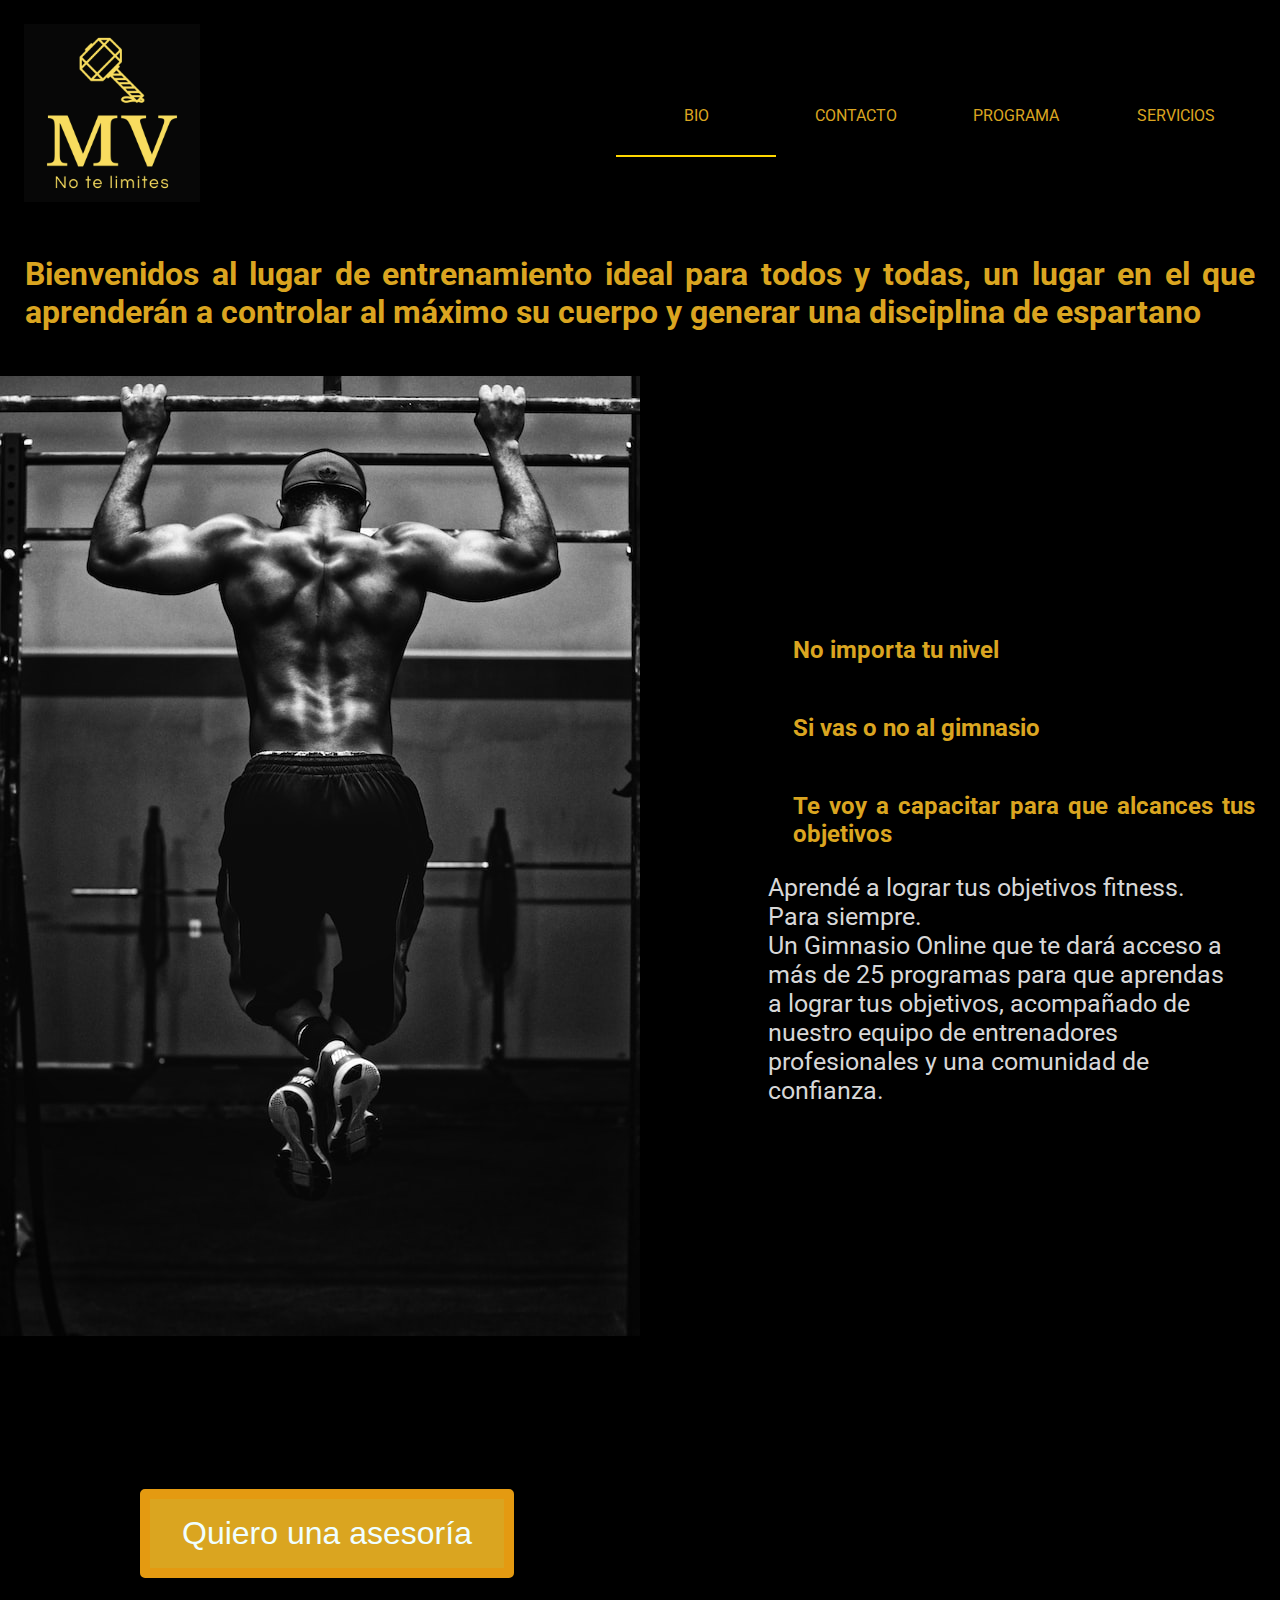
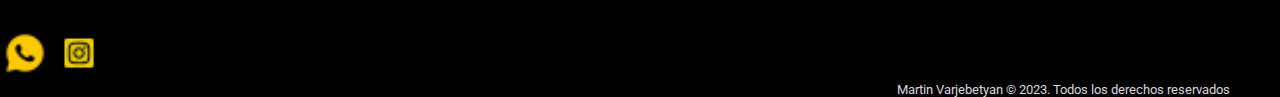
==== index.html @ bbb22db9 "1erCommit" ====
<!DOCTYPE html>
<html lang="en">
<head>
    <meta charset="UTF-8">
    <meta http-equiv="X-UA-Compatible" content="IE=edge">
    <meta name="viewport" content="width=device-width, initial-scale=1.0">
    <!-- SEO -->
    <meta name="description" content="La calistenia, el gimnasio y el CrossFit además de una buena nutrición que se adapta a tú objetivos físicos, todo eso en esta página donde te asesoramos para sacar la mejor versión de ti">
    <meta name="keywords" content=""CALISTENIA, GYM, NUTRISION, CALISTENIA EN CASA, PROGYM, SALUDABLE, FITNES, CALISTENIA PARA PRINCIPIANTES, ASESORIA> 
    <!-- Boostrap -->
    <link href="https://cdn.jsdelivr.net/npm/bootstrap@5.3.0-alpha1/dist/css/bootstrap.min.css" rel="stylesheet" integrity="sha384-GLhlTQ8iRABdZLl6O3oVMWSktQOp6b7In1Zl3/Jr59b6EGGoI1aFkw7cmDA6j6gD" crossorigin="anonymous">
    <script src="https://cdn.jsdelivr.net/npm/bootstrap@5.3.0-alpha1/dist/js/bootstrap.bundle.min.js" integrity="sha384-w76AqPfDkMBDXo30jS1Sgez6pr3x5MlQ1ZAGC+nuZB+EYdgRZgiwxhTBTkF7CXvN" crossorigin="anonymous"></script>
    <!-- css -->
    <link rel="stylesheet" href="./css/style.css">
    <title>MV-Inicio</title>
</head>
<body>
    <!-- header flex  -->
    <header class="cabeza">
        <nav class="navbar container">
            <a href="index.html" class="nav-link"><img src="./assets/iconos/94781c301a0d70f829aa824926fd6fbb.png" alt="logo"></a>
                <ul class="nav-list">
                    <li class="nav-item">
                        <a href="./pages/bio.html" class="nav-link">Bio</a>
                    </li>
                    <li class="nav-item">
                        <a href="./pages/contacto.html" class="nav-link">Contacto</a>
                    </li>
                    <li class="nav-item">
                        <a href="./pages/programa.html" class="nav-link">Programa</a>
                    </li>
                    <li class="nav-item">
                        <a href="./pages/servicios.html" class="nav-link">Servicios</a>
                    </li>
                    <div class="active"></div>
                </ul>   
        </nav>
    </header>

    <!-- main-grid y aplicacion de bootstrap-->
    
    <main>
        <h1 class="mitexto">Bienvenidos al lugar de entrenamiento ideal para todos y todas, un lugar en el que aprenderán a controlar al máximo su cuerpo y generar una disciplina de espartano</h1>
        <div class="contenedor">
            <div class="imagen-main">
                <img src="./assets/dominadas.jpg" class="img-fluid border border-warning" alt="dominadas">
            </div>
            <div class="texto">
                <h2 class="mitexto1">No importa tu nivel</h2>
                <h2 class="mitexto1">Si vas o no al gimnasio</h2>
                <h2 class="mitexto1">Te voy a capacitar para que alcances tus objetivos</h2>
                <p class="parrafo">Aprendé a lograr tus objetivos fitness.</p>
                <p class="parrafo"> Para siempre.</p>
                <p class="parrafo"> Un Gimnasio Online que te dará acceso a más de 25 programas para que aprendas a lograr tus objetivos, acompañado de nuestro equipo de entrenadores profesionales y una comunidad de  confianza.</p>
            </div>
        </div>    
    </main>
        
        <!-- footer-grid -->
    <footer>   
        <div class="footer">
            <button class="btn"> <a class="bt" href="./pages/programa.html">Quiero una asesoría</a></button>
        
            <div class="iconos">
                <a href="https://web.whatsapp.com/" target="_blank"><img src="/assets/iconos/icons8-whatsapp-24.png" width="50" alt="Logo de WhatsApp"></a>      
                <a href="https://www.instagram.com/" target="_blank"><img src="./assets/iconos/icons8-instagram-logo-24.png" width="50" alt="Logo de instagram"></a>
            </div>
 
            <p class="copyrigth"> Martin Varjebetyan © 2023. Todos los derechos reservados</p>
        </div>
    </div>
    </footer> 

</body>
</html>
---- css/style.css ----
@charset "UTF-8";
@import url("https://fonts.googleapis.com/css2?family=Amatic+SC:wght@700&family=Roboto:wght@500&display=swap");
.navbar {
  display: flex;
  align-items: center;
  justify-content: space-between;
  padding-block: 1.5rem;
}
.navbar .nav-list {
  position: relative;
  display: flex;
  list-style: none;
}
.navbar .nav-list .nav-item {
  min-width: 10rem;
  text-align: center;
  padding-block: 1rem;
}
.navbar .nav-list .nav-item .nav-link {
  font-family: "Roboto", sans-serif;
  text-transform: uppercase;
  color: goldenrod;
  text-decoration: none;
  cursor: pointer;
}

.nav-item:nth-child(2):hover ~ .active {
  transform: translateX(10rem);
}

.nav-item:nth-child(3):hover ~ .active {
  transform: translateX(20rem);
}

.nav-item:nth-child(4):hover ~ .active {
  transform: translateX(30rem);
}

@media (max-width: 768px) {
  .navbar {
    flex-direction: column;
    align-items: stretch;
  }
}

@media (max-width: 768px) {
  .nav-list {
    flex-direction: column;
  }
}

@media (max-width: 768px) {
  .nav-item {
    width: 100%;
  }
}

@media (max-width: 768px) {
  .nav-link {
    padding: 0.5rem;
  }
}

@media (max-width: 768px) {
  .active {
    display: none;
  }
}

.contenedor {
  display: grid;
  grid-template-columns: 1.2fr 0.8fr;
  grid-template-rows: 3fr 0.5fr;
  grid-auto-columns: 1fr;
  gap: 8px 0px;
  grid-auto-flow: row;
  justify-content: space-between;
  align-content: space-around;
  justify-items: auto;
  align-items: center;
  grid-template-areas: "imagen-main texto" "footer footer";
}
.contenedor .footer {
  display: grid;
  grid-template-columns: 1fr 1fr 1fr;
  grid-template-rows: 1fr 1fr 1fr;
  gap: 0px 0px;
  grid-auto-flow: row;
  grid-template-areas: ". . iconos" ". . iconos" ". . iconos";
  grid-area: footer;
  text-align: center;
}
.contenedor .footer .iconos {
  grid-area: iconos;
  text-align: end;
  justify-content: space-between;
}
.contenedor .footer .imagen-main {
  grid-area: imagen-main;
}
.contenedor .footer .texto {
  grid-area: texto;
  text-align: end;
}

.btn {
  font-size: 2rem;
  font-weight: 400;
  margin: 0px 140px 50px;
  padding: 0.5em 1em;
  background-color: goldenrod;
  border: 10px solid rgb(228, 154, 17);
  border-radius: 5px;
  transition: all 0.3s;
}
.btn:hover {
  transform: translateY(-10px);
  background-color: gold;
  color: beige;
}
.btn .bt {
  text-decoration: none;
  color: azure;
}
.btn .bt:hover {
  color: rgba(197, 155, 49, 0.973);
}

/*diseño para galeria de servicios.html*/
.seccion {
  display: flex;
  width: 600px;
  height: 430px;
  margin: 50px;
  margin-left: 25%;
}
.seccion .miimagen {
  width: 0px;
  flex-grow: 1;
  object-fit: cover;
  opacity: 0.8;
  transition: 0.5s ease;
}
.seccion .miimagen:hover {
  cursor: crosshair;
  width: 300px;
  opacity: 1;
  filter: contrast(120%);
}

* {
  margin: 0;
  padding: 0;
  box-sizing: border-box;
}

body {
  background-color: black;
}

.cabeza {
  background-color: black;
}
.cabeza .container {
  max-width: 98rem;
  margin-inline: auto;
  padding-inline: 1.5rem;
}
.cabeza .container .active {
  position: absolute;
  bottom: -1rem;
  height: 2px;
  width: 10rem;
  background-color: gold;
  transition: transform 0.25s;
}

.mitexto, .mitexto1 {
  color: goldenrod;
  font-family: "Roboto", sans-serif;
  text-align: justify;
  padding: 25px;
}

.parrafo, .copyrigth {
  font-family: "Roboto", sans-serif;
  color: #d7d7d7;
  font-size: 25px;
  padding-right: 50px;
}

.copyrigth {
  font-size: small;
  text-align: end;
}

@media (max-width: 768px) {
  .texto {
    margin-top: 100px;
    margin-left: 50px;
  }
}

@media (max-width: 768px) {
  .mitexto, .mitexto1 {
    font-size: 25px;
  }
}

@media (max-width: 768px) {
  .mitexto1 {
    font-size: 20px;
  }
}

@media (max-width: 768px) {
  .parrafo, .copyrigth {
    font-size: 15px;
  }
}

.maps, .boton-enviar {
  display: flex;
  flex-wrap: wrap;
  gap: 1rem;
  margin: 50px;
}

/*# sourceMappingURL=style.css.map */
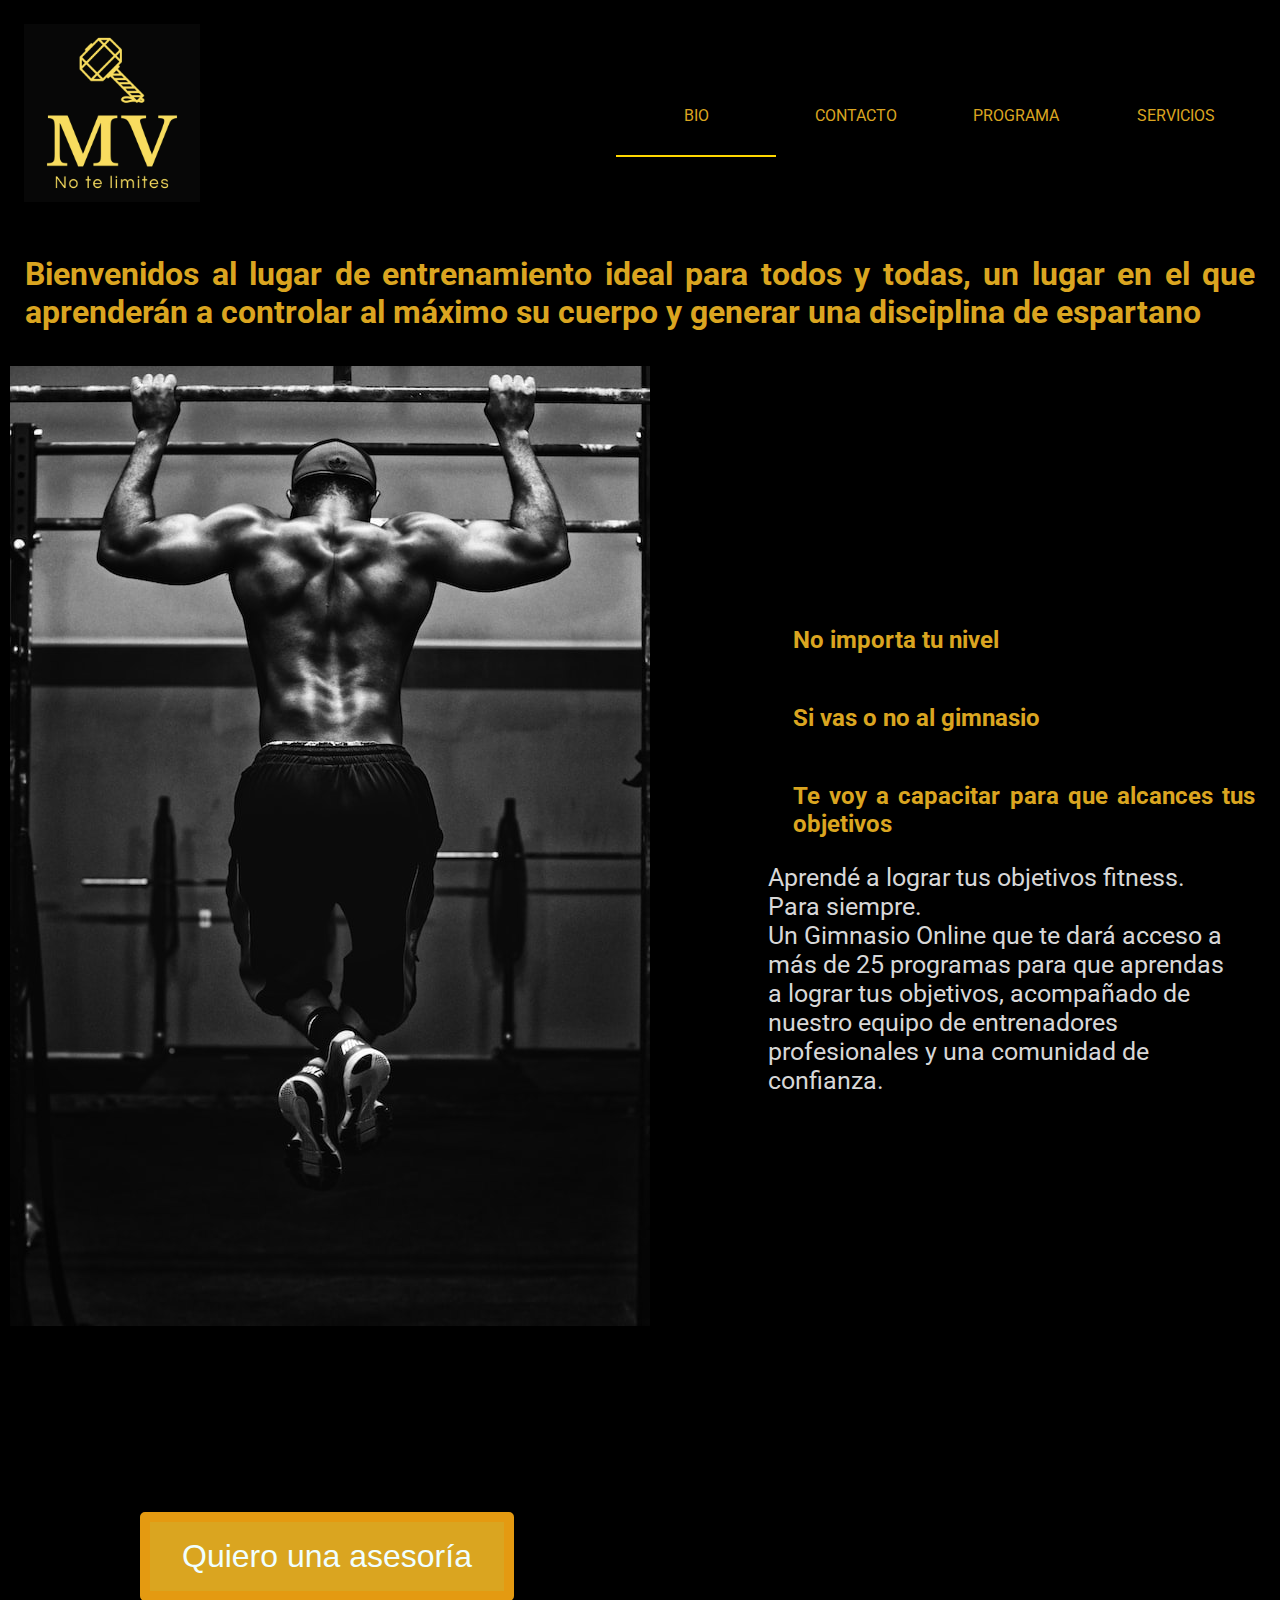
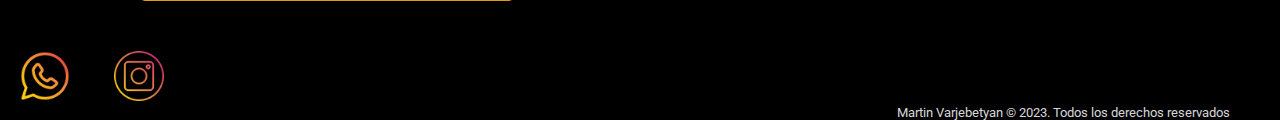
==== commit 92e46f64: "pre-entrega3 Martin Varjebetyan" ====
--- a/index.html
+++ b/index.html
@@ -19,6 +19,8 @@
     <header class="cabeza">
         <nav class="navbar container">
             <a href="index.html" class="nav-link"><img src="./assets/iconos/94781c301a0d70f829aa824926fd6fbb.png" alt="logo"></a>
+            <!-- <input type="checkbox" id="menu-toggle"> Botón de hamburguesa -->
+            <!-- <label for="menu-toggle" class="menu-icon">&#9776;</label> Icono de hamburguesa -->
                 <ul class="nav-list">
                     <li class="nav-item">
                         <a href="./pages/bio.html" class="nav-link">Bio</a>
@@ -62,8 +64,8 @@
             <button class="btn"> <a class="bt" href="./pages/programa.html">Quiero una asesoría</a></button>
         
             <div class="iconos">
-                <a href="https://web.whatsapp.com/" target="_blank"><img src="/assets/iconos/icons8-whatsapp-24.png" width="50" alt="Logo de WhatsApp"></a>      
-                <a href="https://www.instagram.com/" target="_blank"><img src="./assets/iconos/icons8-instagram-logo-24.png" width="50" alt="Logo de instagram"></a>
+                <a href="https://web.whatsapp.com/" class="icono1" target="_blank"><img src="/assets/iconos/whatsapp.png" width="50" alt="Logo de WhatsApp"></a>      
+                <a href="https://www.instagram.com/" class="icono1" target="_blank"><img src="./assets/iconos/instagram.png" width="50" alt="Logo de instagram"></a>
             </div>
  
             <p class="copyrigth"> Martin Varjebetyan © 2023. Todos los derechos reservados</p>
--- a/css/style.css
+++ b/css/style.css
@@ -34,6 +34,36 @@
 
 .nav-item:nth-child(4):hover ~ .active {
   transform: translateX(30rem);
+}
+
+/* Estilos para el botón de hamburguesa */
+.menu-icon {
+  font-size: 1.5rem;
+  cursor: pointer;
+  display: none;
+}
+
+#menu-toggle {
+  display: none;
+}
+
+/* Ocultar la lista de navegación por defecto */
+.nav-list {
+  display: none;
+}
+
+/* Mostrar la lista de navegación al hacer clic en el botón de hamburguesa */
+#menu-toggle:checked ~ .nav-list {
+  display: flex;
+  flex-direction: column;
+  position: absolute;
+  top: 100%;
+  left: 0;
+  width: 100%;
+  padding-block: 1rem;
+  background-color: white;
+  box-shadow: 0 0.25rem 0.5rem rgba(0, 0, 0, 0.2);
+  z-index: 1;
 }
 
 @media (max-width: 768px) {
@@ -94,6 +124,8 @@
   grid-area: iconos;
   text-align: end;
   justify-content: space-between;
+  margin: 10px;
+  padding: 10px;
 }
 .contenedor .footer .imagen-main {
   grid-area: imagen-main;
@@ -126,13 +158,24 @@
   color: rgba(197, 155, 49, 0.973);
 }
 
+.img-fluid, .icono1 {
+  margin: 10px;
+}
+
+.input-group {
+  padding: 10px;
+}
+
+.icono1 {
+  padding: 10px;
+}
+
 /*diseño para galeria de servicios.html*/
 .seccion {
-  display: flex;
-  width: 600px;
-  height: 430px;
-  margin: 50px;
-  margin-left: 25%;
+  border: 3px solid goldenrod;
+  display: flex;
+  justify-content: center;
+  flex-wrap: wrap;
 }
 .seccion .miimagen {
   width: 0px;
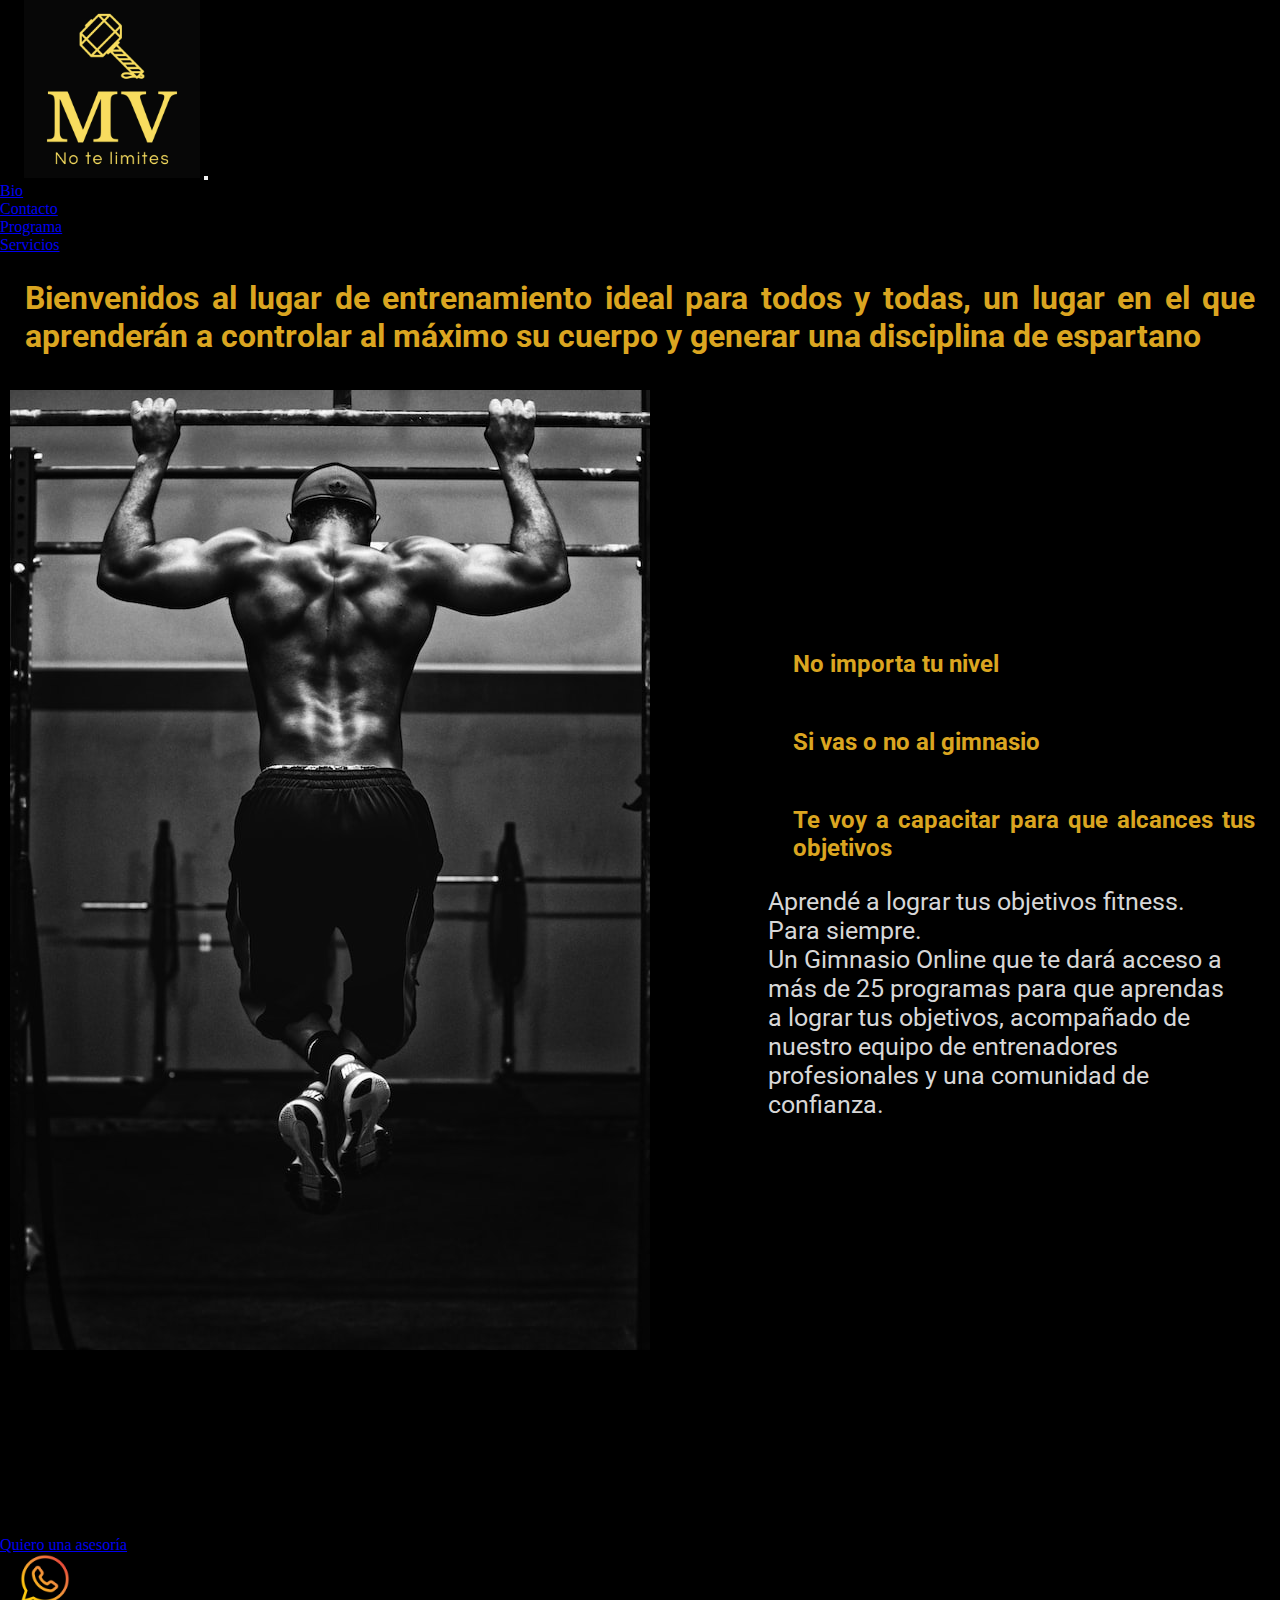
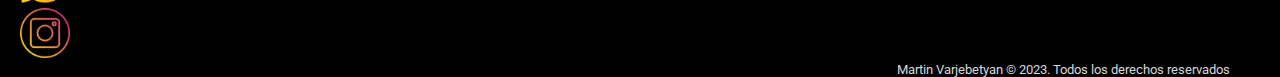
==== commit e80cc526: "3ra Pre-Entreha Martin Varjebetyan" ====
--- a/index.html
+++ b/index.html
@@ -15,27 +15,31 @@
     <title>MV-Inicio</title>
 </head>
 <body>
-    <!-- header flex  -->
+    <!-- full bootstrap  -->
     <header class="cabeza">
-        <nav class="navbar container">
-            <a href="index.html" class="nav-link"><img src="./assets/iconos/94781c301a0d70f829aa824926fd6fbb.png" alt="logo"></a>
-            <!-- <input type="checkbox" id="menu-toggle"> Botón de hamburguesa -->
-            <!-- <label for="menu-toggle" class="menu-icon">&#9776;</label> Icono de hamburguesa -->
-                <ul class="nav-list">
-                    <li class="nav-item">
+        <nav class="navbar navbar-expand-lg">
+            <div class="container p-3 mb-2">
+                <a href="index.html" class="nav-link btn btn-warning"><img src="./assets/iconos/94781c301a0d70f829aa824926fd6fbb.png" alt="logo"></a>
+                <button class="navbar-toggler btn btn-warning" type="button" data-bs-toggle="collapse" data-bs-target="#navbarNav" aria-controls="navbarNav" aria-expanded="false" aria-label="Toggle navigation">
+                    <span class="navbar-toggler-icon btn btn-warning"></span>
+                </button>
+            </div>
+            <div class="collapse navbar-collapse" id="navbarNav">  
+                <ul class="navbar-nav">
+                    <li class="nav-item btn btn-warning">
                         <a href="./pages/bio.html" class="nav-link">Bio</a>
                     </li>
-                    <li class="nav-item">
+                    <li class="nav-item btn btn-warning">
                         <a href="./pages/contacto.html" class="nav-link">Contacto</a>
                     </li>
-                    <li class="nav-item">
+                    <li class="nav-item btn btn-warning">
                         <a href="./pages/programa.html" class="nav-link">Programa</a>
                     </li>
-                    <li class="nav-item">
+                    <li class="nav-item btn btn-warning">
                         <a href="./pages/servicios.html" class="nav-link">Servicios</a>
                     </li>
-                    <div class="active"></div>
-                </ul>   
+                </ul> 
+            </div>      
         </nav>
     </header>
 
@@ -61,11 +65,20 @@
         <!-- footer-grid -->
     <footer>   
         <div class="footer">
-            <button class="btn"> <a class="bt" href="./pages/programa.html">Quiero una asesoría</a></button>
-        
-            <div class="iconos">
-                <a href="https://web.whatsapp.com/" class="icono1" target="_blank"><img src="/assets/iconos/whatsapp.png" width="50" alt="Logo de WhatsApp"></a>      
-                <a href="https://www.instagram.com/" class="icono1" target="_blank"><img src="./assets/iconos/instagram.png" width="50" alt="Logo de instagram"></a>
+            <div class="container text-center">
+                <a href="./pages/programa.html" role="button">
+                    <span class="btn btn-warning">Quiero una asesoría</span>
+                </a>
+            </div>
+            <div class="iconos container text-center">
+                <div class="row">  
+                    <div class="col"> 
+                        <a href="https://web.whatsapp.com/" class="icono1" target="_blank"><img src="./assets/iconos/whatsapp.png" width="50" alt="Logo de WhatsApp"></a>    
+                    </div> 
+                    <div class="col"> 
+                        <a href="https://www.instagram.com/" class="icono1" target="_blank"><img src="./assets/iconos/instagram.png" width="50" alt="Logo de instagram"></a>
+                    </div> 
+                </div>     
             </div>
  
             <p class="copyrigth"> Martin Varjebetyan © 2023. Todos los derechos reservados</p>
--- a/css/style.css
+++ b/css/style.css
@@ -1,102 +1,5 @@
 @charset "UTF-8";
 @import url("https://fonts.googleapis.com/css2?family=Amatic+SC:wght@700&family=Roboto:wght@500&display=swap");
-.navbar {
-  display: flex;
-  align-items: center;
-  justify-content: space-between;
-  padding-block: 1.5rem;
-}
-.navbar .nav-list {
-  position: relative;
-  display: flex;
-  list-style: none;
-}
-.navbar .nav-list .nav-item {
-  min-width: 10rem;
-  text-align: center;
-  padding-block: 1rem;
-}
-.navbar .nav-list .nav-item .nav-link {
-  font-family: "Roboto", sans-serif;
-  text-transform: uppercase;
-  color: goldenrod;
-  text-decoration: none;
-  cursor: pointer;
-}
-
-.nav-item:nth-child(2):hover ~ .active {
-  transform: translateX(10rem);
-}
-
-.nav-item:nth-child(3):hover ~ .active {
-  transform: translateX(20rem);
-}
-
-.nav-item:nth-child(4):hover ~ .active {
-  transform: translateX(30rem);
-}
-
-/* Estilos para el botón de hamburguesa */
-.menu-icon {
-  font-size: 1.5rem;
-  cursor: pointer;
-  display: none;
-}
-
-#menu-toggle {
-  display: none;
-}
-
-/* Ocultar la lista de navegación por defecto */
-.nav-list {
-  display: none;
-}
-
-/* Mostrar la lista de navegación al hacer clic en el botón de hamburguesa */
-#menu-toggle:checked ~ .nav-list {
-  display: flex;
-  flex-direction: column;
-  position: absolute;
-  top: 100%;
-  left: 0;
-  width: 100%;
-  padding-block: 1rem;
-  background-color: white;
-  box-shadow: 0 0.25rem 0.5rem rgba(0, 0, 0, 0.2);
-  z-index: 1;
-}
-
-@media (max-width: 768px) {
-  .navbar {
-    flex-direction: column;
-    align-items: stretch;
-  }
-}
-
-@media (max-width: 768px) {
-  .nav-list {
-    flex-direction: column;
-  }
-}
-
-@media (max-width: 768px) {
-  .nav-item {
-    width: 100%;
-  }
-}
-
-@media (max-width: 768px) {
-  .nav-link {
-    padding: 0.5rem;
-  }
-}
-
-@media (max-width: 768px) {
-  .active {
-    display: none;
-  }
-}
-
 .contenedor {
   display: grid;
   grid-template-columns: 1.2fr 0.8fr;
@@ -133,29 +36,6 @@
 .contenedor .footer .texto {
   grid-area: texto;
   text-align: end;
-}
-
-.btn {
-  font-size: 2rem;
-  font-weight: 400;
-  margin: 0px 140px 50px;
-  padding: 0.5em 1em;
-  background-color: goldenrod;
-  border: 10px solid rgb(228, 154, 17);
-  border-radius: 5px;
-  transition: all 0.3s;
-}
-.btn:hover {
-  transform: translateY(-10px);
-  background-color: gold;
-  color: beige;
-}
-.btn .bt {
-  text-decoration: none;
-  color: azure;
-}
-.btn .bt:hover {
-  color: rgba(197, 155, 49, 0.973);
 }
 
 .img-fluid, .icono1 {
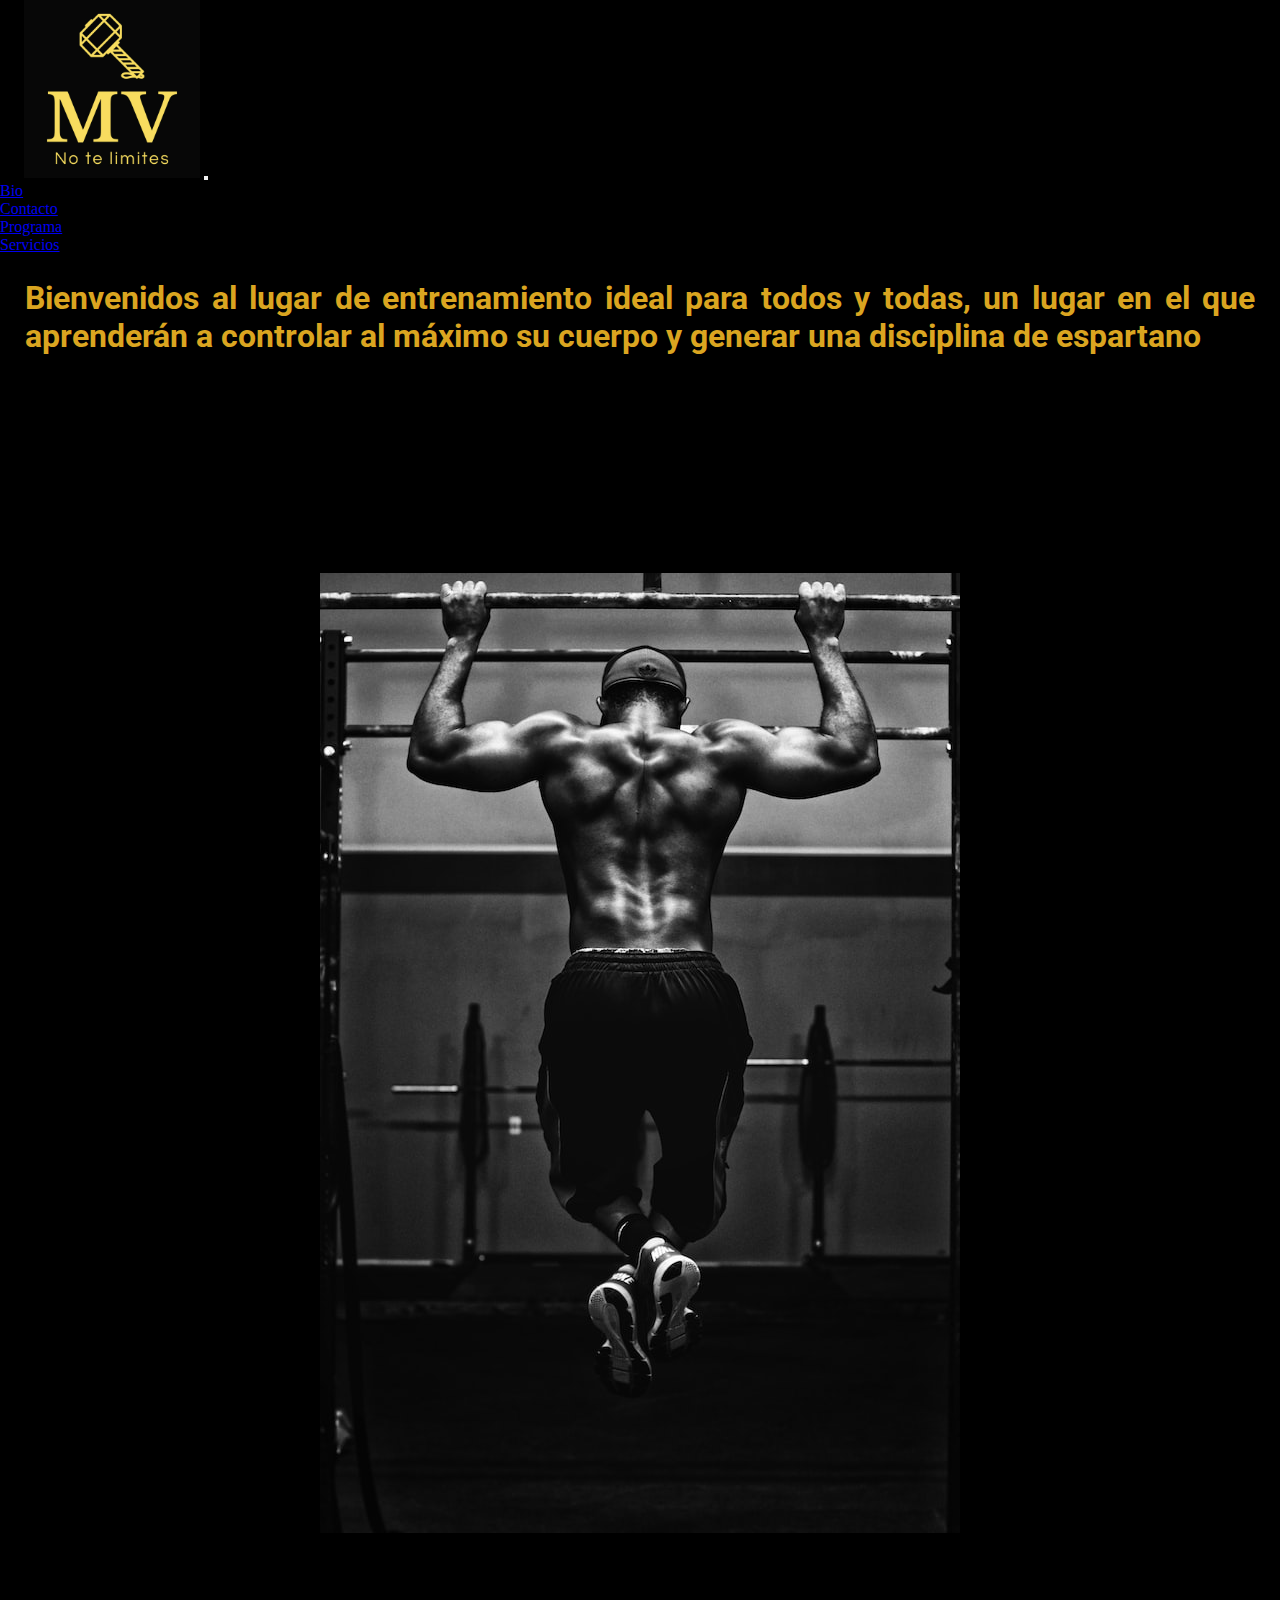
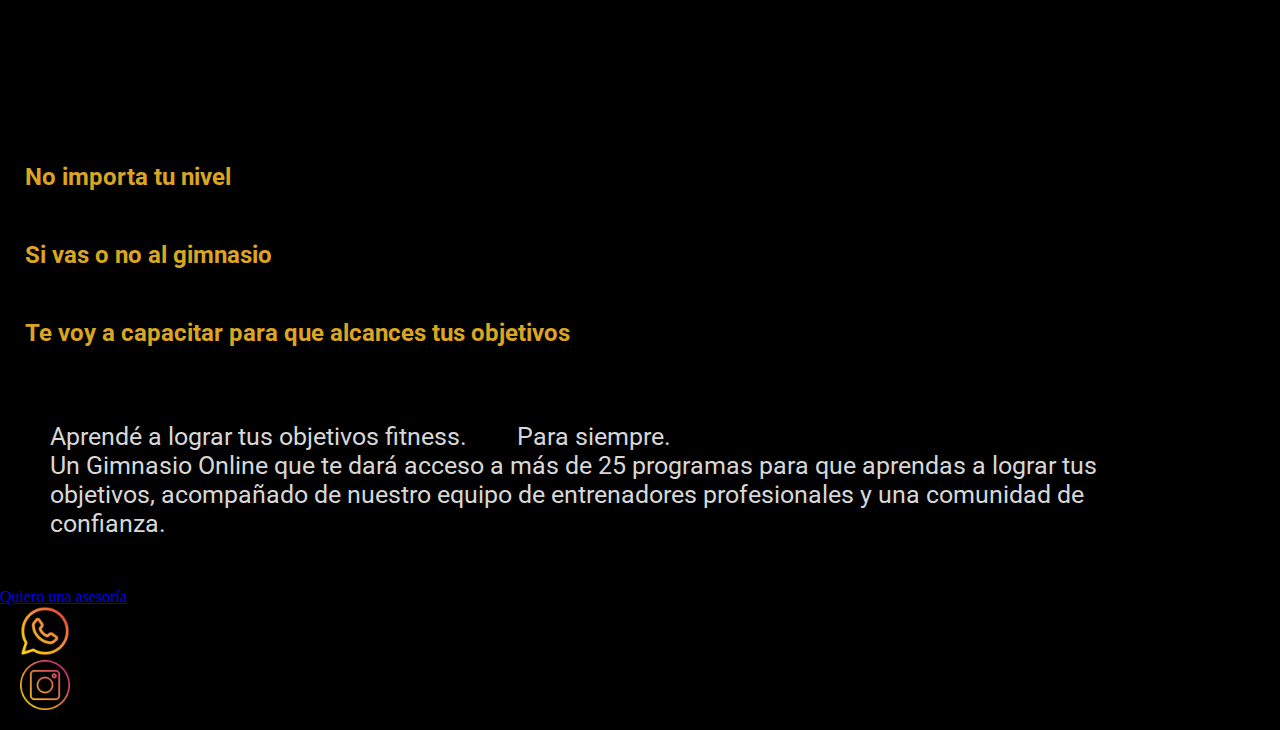
==== commit 26ece71b: "Proyecto Final" ====
--- a/index.html
+++ b/index.html
@@ -48,16 +48,18 @@
     <main>
         <h1 class="mitexto">Bienvenidos al lugar de entrenamiento ideal para todos y todas, un lugar en el que aprenderán a controlar al máximo su cuerpo y generar una disciplina de espartano</h1>
         <div class="contenedor">
-            <div class="imagen-main">
-                <img src="./assets/dominadas.jpg" class="img-fluid border border-warning" alt="dominadas">
+            <div class="text-center">
+                <img src="./assets/dominadas.jpg" class="img-fluid" alt="dominadas">
             </div>
             <div class="texto">
                 <h2 class="mitexto1">No importa tu nivel</h2>
                 <h2 class="mitexto1">Si vas o no al gimnasio</h2>
                 <h2 class="mitexto1">Te voy a capacitar para que alcances tus objetivos</h2>
-                <p class="parrafo">Aprendé a lograr tus objetivos fitness.</p>
-                <p class="parrafo"> Para siempre.</p>
-                <p class="parrafo"> Un Gimnasio Online que te dará acceso a más de 25 programas para que aprendas a lograr tus objetivos, acompañado de nuestro equipo de entrenadores profesionales y una comunidad de  confianza.</p>
+                <div class="sub-texto">
+                    <p class="parrafo">Aprendé a lograr tus objetivos fitness.</p>
+                    <p class="parrafo"> Para siempre.</p>
+                    <p class="parrafo"> Un Gimnasio Online que te dará acceso a más de 25 programas para que aprendas a lograr tus objetivos, acompañado de nuestro equipo de entrenadores profesionales y una comunidad de  confianza.</p>
+                </div>
             </div>
         </div>    
     </main>
--- a/css/style.css
+++ b/css/style.css
@@ -2,16 +2,16 @@
 @import url("https://fonts.googleapis.com/css2?family=Amatic+SC:wght@700&family=Roboto:wght@500&display=swap");
 .contenedor {
   display: grid;
-  grid-template-columns: 1.2fr 0.8fr;
+  grid-template-columns: 1fr;
   grid-template-rows: 3fr 0.5fr;
   grid-auto-columns: 1fr;
   gap: 8px 0px;
-  grid-auto-flow: row;
+  grid-auto-flow: column;
   justify-content: space-between;
   align-content: space-around;
-  justify-items: auto;
+  justify-items: center;
   align-items: center;
-  grid-template-areas: "imagen-main texto" "footer footer";
+  grid-template-areas: "imagen-main" "texto" "footer       footer";
 }
 .contenedor .footer {
   display: grid;
@@ -35,7 +35,55 @@
 }
 .contenedor .footer .texto {
   grid-area: texto;
-  text-align: end;
+  text-align: center;
+}
+.contenedor .footer .texto .sub-texto {
+  grid-area: texto;
+}
+
+.mitexto, .mitexto1 {
+  color: goldenrod;
+  font-family: "Roboto", sans-serif;
+  text-align: justify;
+  padding: 25px;
+}
+
+.sub-texto {
+  display: flex;
+  flex-wrap: wrap;
+  padding: 50px;
+}
+.sub-texto .parrafo, .sub-texto .copyrigth {
+  font-family: "Roboto", sans-serif;
+  color: #d7d7d7;
+  font-size: 25px;
+  padding-right: 50px;
+}
+
+@media (max-width: 768px) {
+  .texto {
+    margin-top: 100px;
+    margin-left: 50px;
+  }
+}
+
+@media (max-width: 768px) {
+  .mitexto, .mitexto1 {
+    font-size: 25px;
+  }
+}
+
+@media (max-width: 768px) {
+  .mitexto1 {
+    grid-area: texto;
+    font-size: 20px;
+  }
+}
+
+@media (max-width: 768px) {
+  .parrafo, .copyrigth {
+    font-size: 15px;
+  }
 }
 
 .img-fluid, .icono1 {
@@ -98,48 +146,9 @@
   transition: transform 0.25s;
 }
 
-.mitexto, .mitexto1 {
-  color: goldenrod;
-  font-family: "Roboto", sans-serif;
-  text-align: justify;
-  padding: 25px;
-}
-
-.parrafo, .copyrigth {
-  font-family: "Roboto", sans-serif;
-  color: #d7d7d7;
-  font-size: 25px;
-  padding-right: 50px;
-}
-
 .copyrigth {
   font-size: small;
   text-align: end;
-}
-
-@media (max-width: 768px) {
-  .texto {
-    margin-top: 100px;
-    margin-left: 50px;
-  }
-}
-
-@media (max-width: 768px) {
-  .mitexto, .mitexto1 {
-    font-size: 25px;
-  }
-}
-
-@media (max-width: 768px) {
-  .mitexto1 {
-    font-size: 20px;
-  }
-}
-
-@media (max-width: 768px) {
-  .parrafo, .copyrigth {
-    font-size: 15px;
-  }
 }
 
 .maps, .boton-enviar {
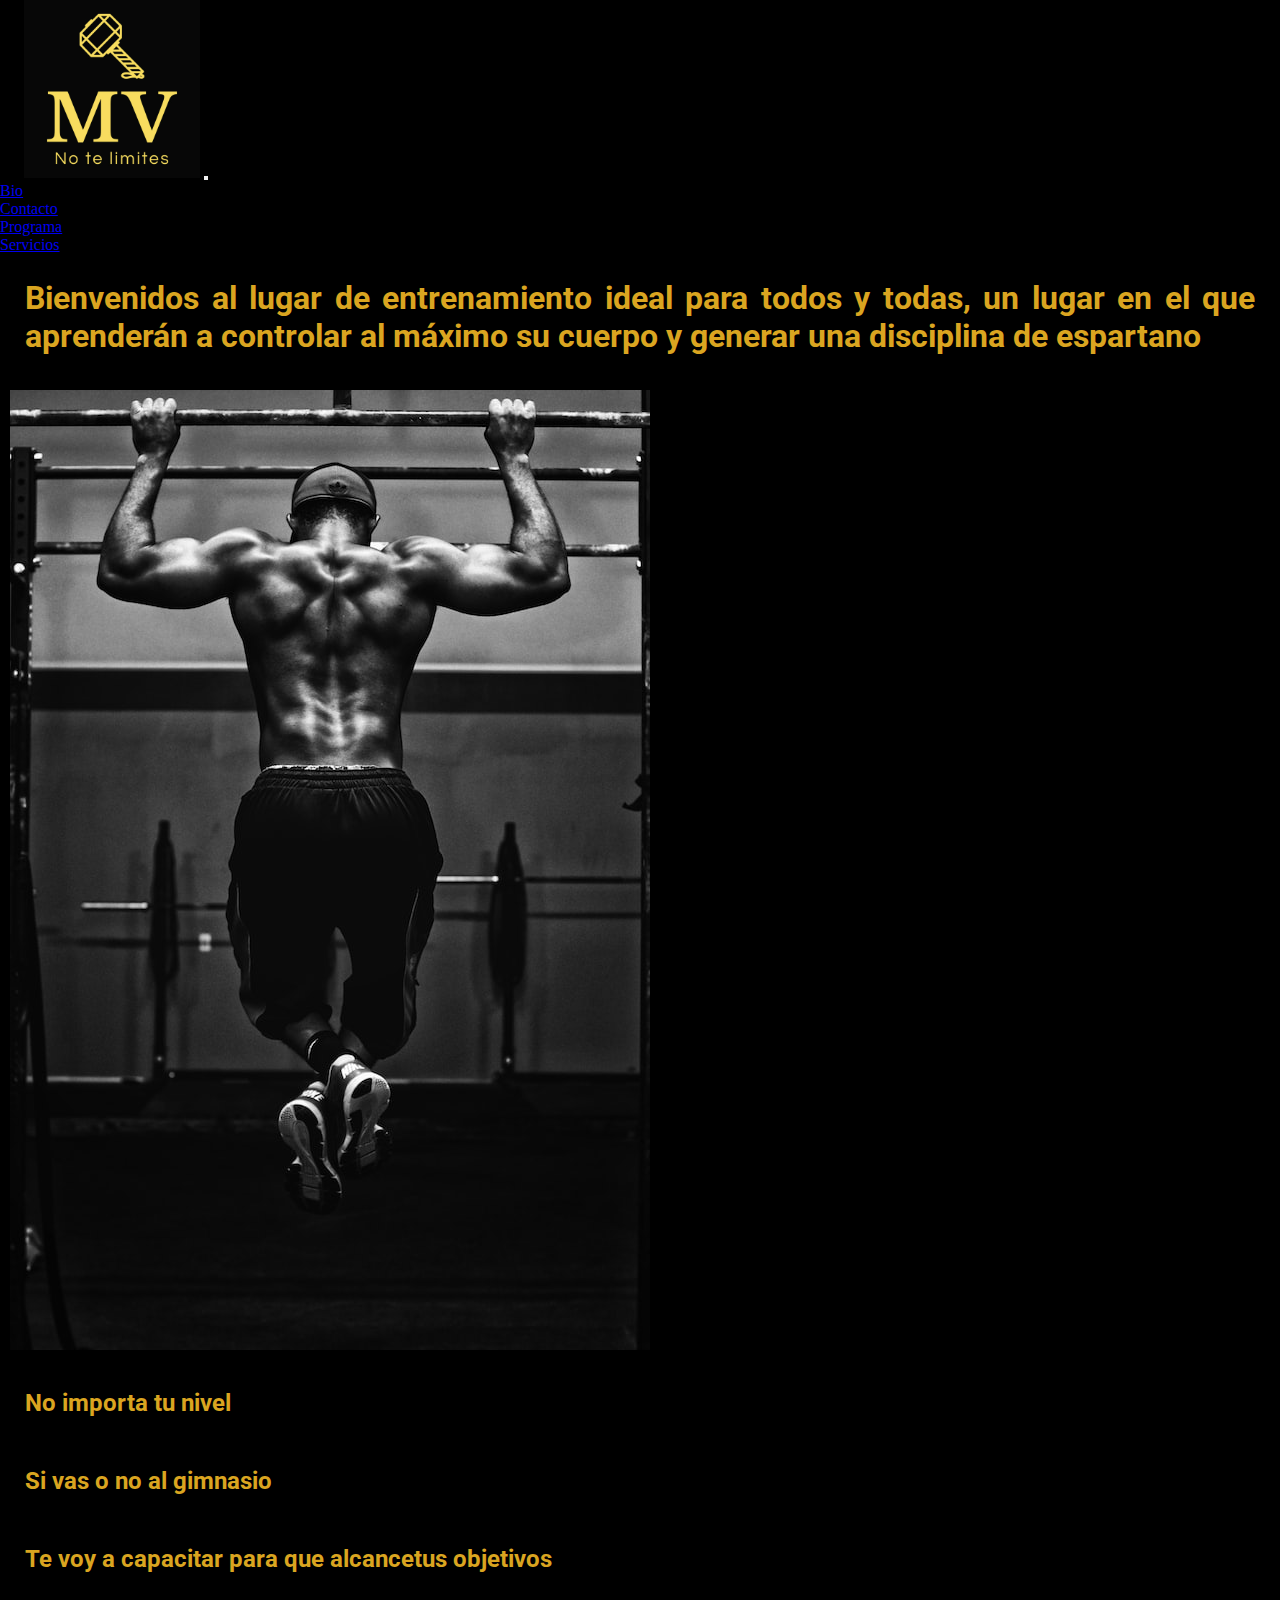
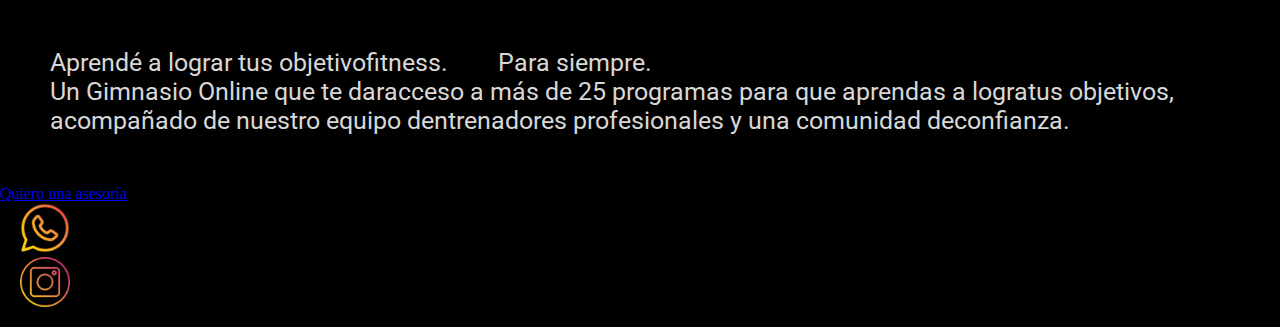
==== commit 7d964783: "Proyecto final" ====
--- a/index.html
+++ b/index.html
@@ -47,21 +47,19 @@
     
     <main>
         <h1 class="mitexto">Bienvenidos al lugar de entrenamiento ideal para todos y todas, un lugar en el que aprenderán a controlar al máximo su cuerpo y generar una disciplina de espartano</h1>
-        <div class="contenedor">
-            <div class="text-center">
-                <img src="./assets/dominadas.jpg" class="img-fluid" alt="dominadas">
+        <div class="text-center">
+            <img src="./assets/dominadas.jpg" class="img-fluid rounded" alt="dominadas">
+        </div>
+        <div class="texto">
+            <h2 class="mitexto1">No importa tu nivel</h2>
+            <h2 class="mitexto1">Si vas o no al gimnasio</h2>
+            <h2 class="mitexto1">Te voy a capacitar para que alcancetus objetivos</h2>
+            <div class="sub-texto">
+                <p class="parrafo">Aprendé a lograr tus objetivofitness.</p>
+               <p class="parrafo"> Para siempre.</p>
+                <p class="parrafo"> Un Gimnasio Online que te daracceso a más de 25 programas para que aprendas a logratus objetivos, acompañado de nuestro equipo dentrenadores profesionales y una comunidad deconfianza.</p>
             </div>
-            <div class="texto">
-                <h2 class="mitexto1">No importa tu nivel</h2>
-                <h2 class="mitexto1">Si vas o no al gimnasio</h2>
-                <h2 class="mitexto1">Te voy a capacitar para que alcances tus objetivos</h2>
-                <div class="sub-texto">
-                    <p class="parrafo">Aprendé a lograr tus objetivos fitness.</p>
-                    <p class="parrafo"> Para siempre.</p>
-                    <p class="parrafo"> Un Gimnasio Online que te dará acceso a más de 25 programas para que aprendas a lograr tus objetivos, acompañado de nuestro equipo de entrenadores profesionales y una comunidad de  confianza.</p>
-                </div>
-            </div>
-        </div>    
+        </div>  
     </main>
         
         <!-- footer-grid -->
